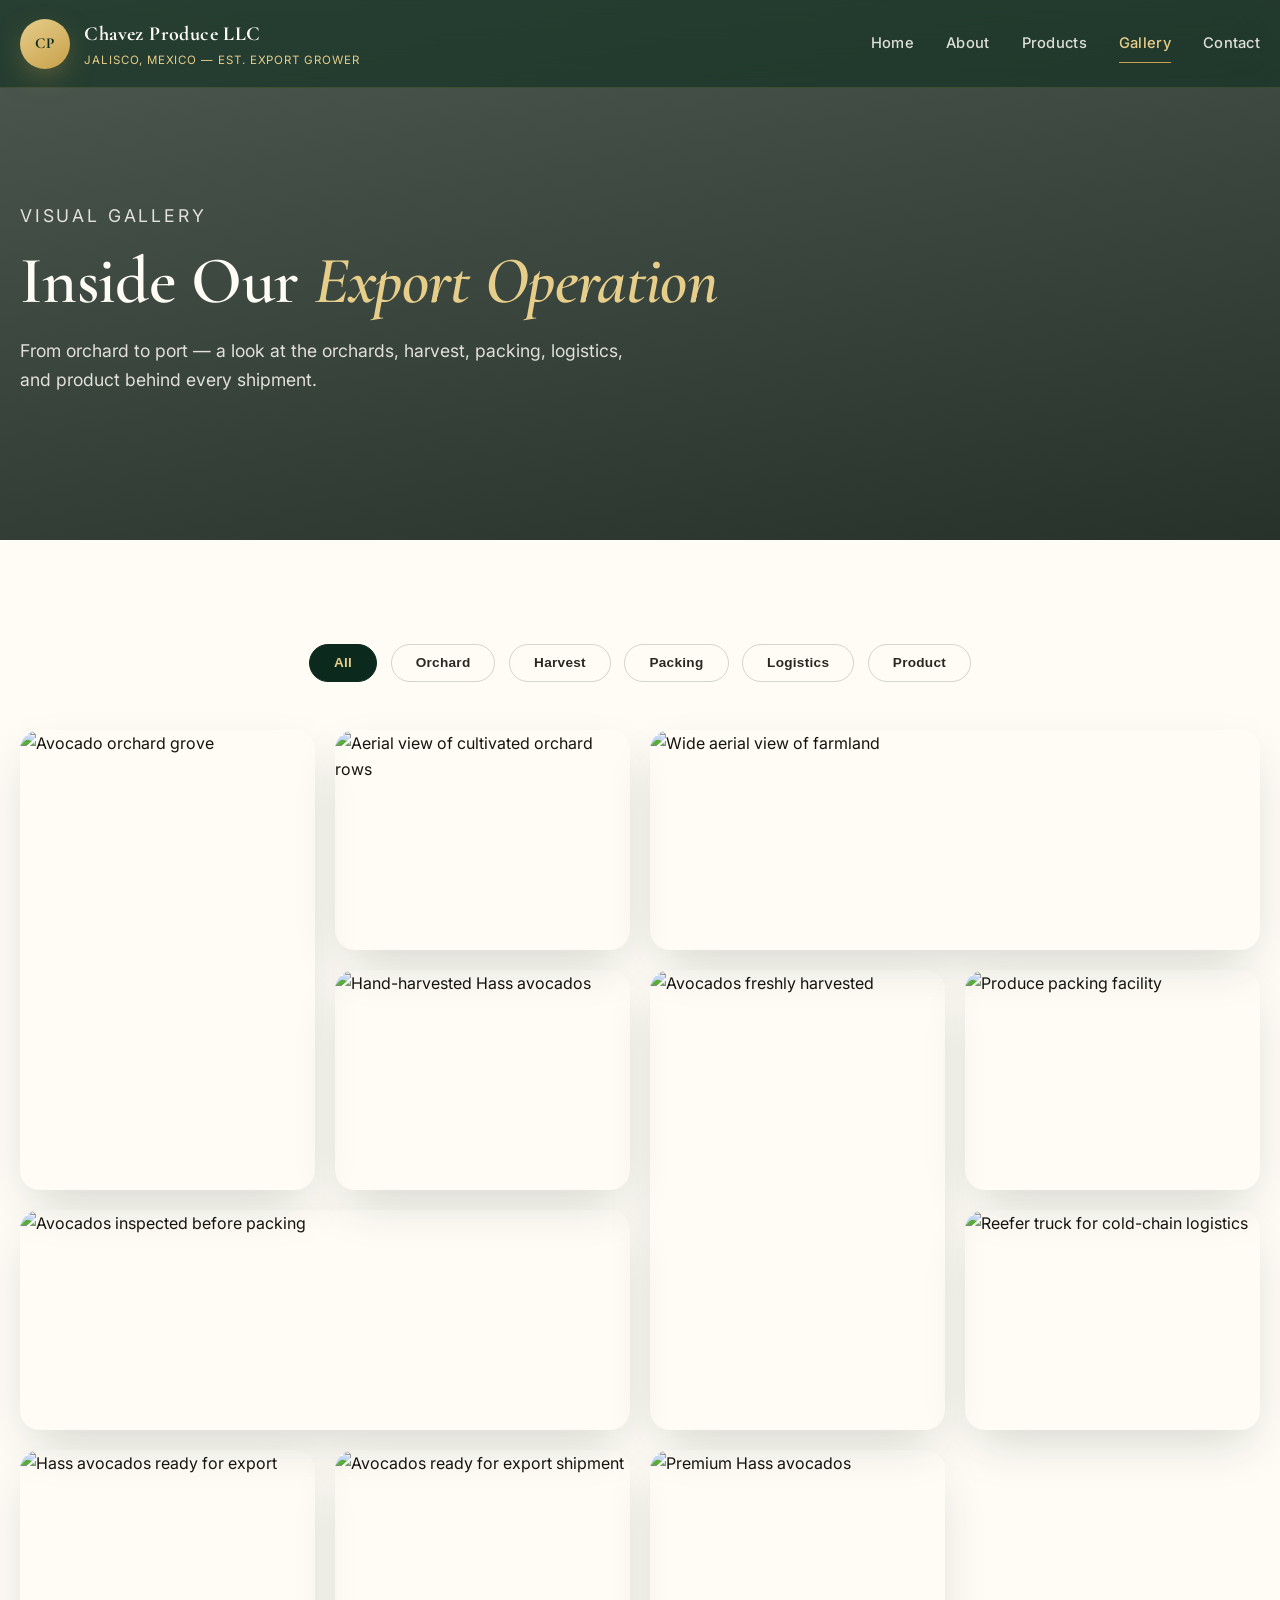
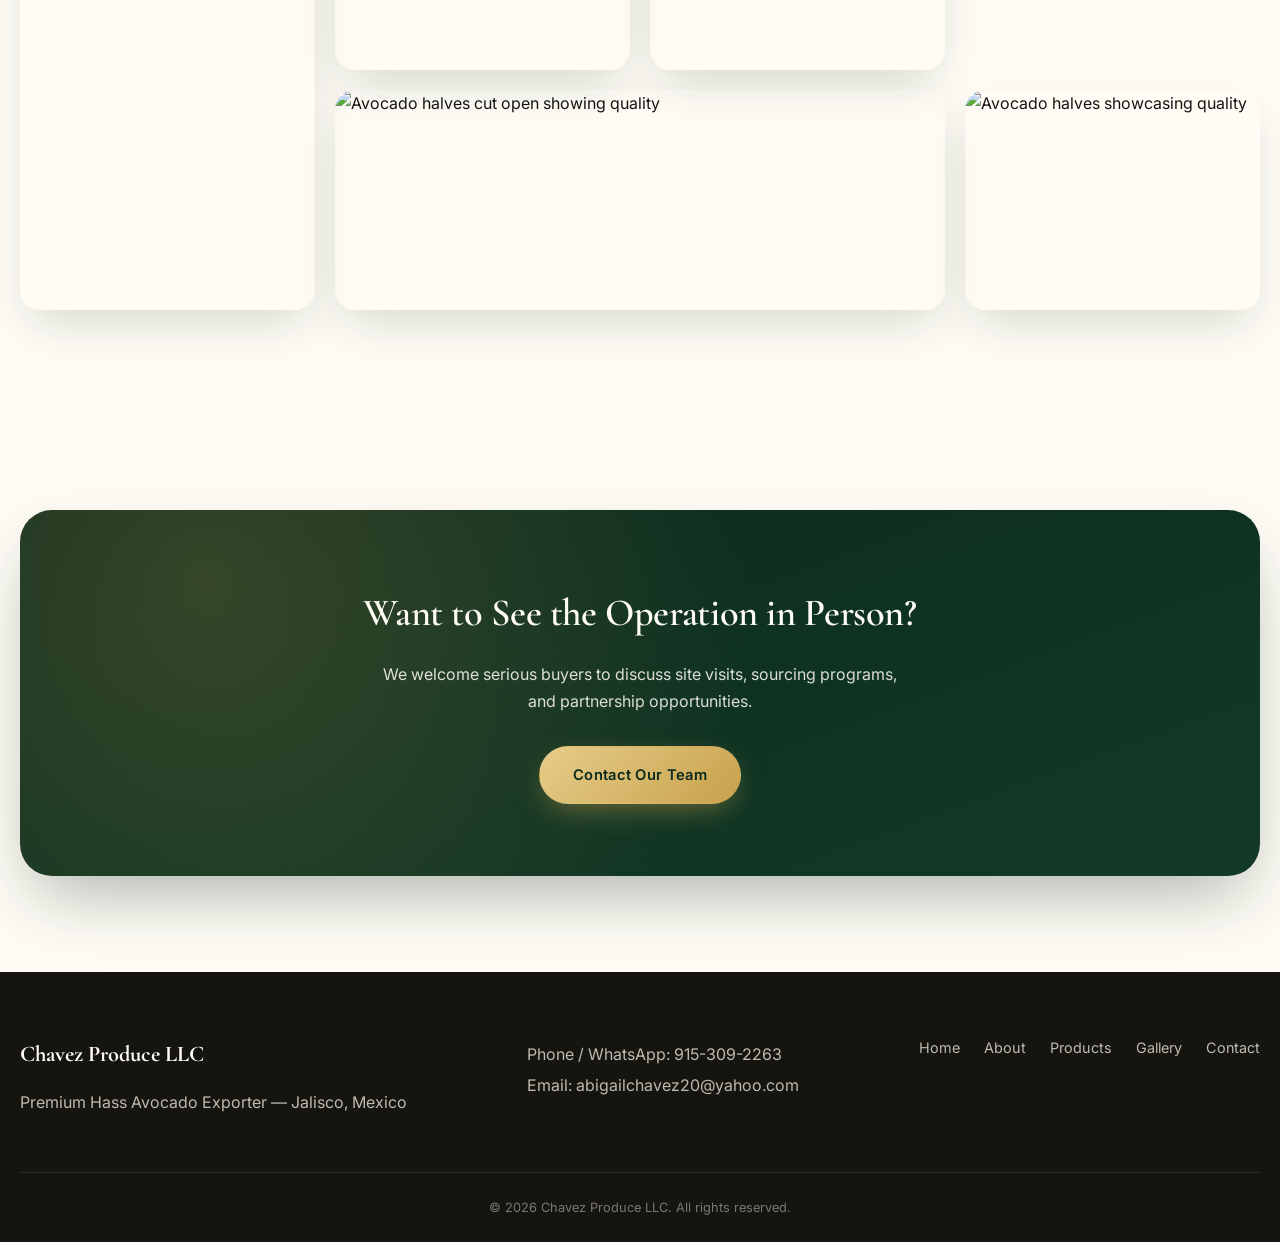
==== gallery.html @ cbba181f "Add files via upload" ====
<!DOCTYPE html>
<html lang="en">
<head>
  <meta charset="UTF-8">
  <meta name="viewport" content="width=device-width, initial-scale=1.0">
  <title>Gallery | Chavez Produce LLC</title>
  <meta name="description" content="A visual look inside Chavez Produce LLC's orchards, harvest, packing facility, and export logistics in Jalisco, Mexico.">
  <link rel="preconnect" href="https://fonts.googleapis.com">
  <link href="https://fonts.googleapis.com/css2?family=Cormorant+Garamond:wght@500;600;700&family=Inter:wght@400;500;600;700&display=swap" rel="stylesheet">
  <link rel="stylesheet" href="styles.css">
</head>
<body>
  <header class="site-header">
    <div class="container header-inner">
      <div class="brand">
        <div class="logo-mark">CP</div>
        <div>
          <p class="brand-name">Chavez Produce LLC</p>
          <p class="brand-tag">Jalisco, Mexico — Est. Export Grower</p>
        </div>
      </div>
      <nav class="site-nav">
        <a href="index.html" class="nav-link">Home</a>
        <a href="about.html" class="nav-link">About</a>
        <a href="products.html" class="nav-link">Products</a>
        <a href="gallery.html" class="nav-link active">Gallery</a>
        <a href="contact.html" class="nav-link">Contact</a>
      </nav>
      <button class="nav-toggle" aria-label="Toggle navigation">
        <span></span><span></span><span></span>
      </button>
    </div>
  </header>

  <main>
    <section class="page-hero gallery-hero">
      <div class="container">
        <p class="breadcrumb">Visual Gallery</p>
        <h1>Inside Our <span class="accent">Export Operation</span></h1>
        <p>From orchard to port — a look at the orchards, harvest, packing, logistics, and product behind every shipment.</p>
      </div>
    </section>

    <section class="section-pad bg-ivory">
      <div class="container">
        <div class="gallery-filters reveal">
          <button class="filter-btn active" data-filter="all">All</button>
          <button class="filter-btn" data-filter="orchard">Orchard</button>
          <button class="filter-btn" data-filter="harvest">Harvest</button>
          <button class="filter-btn" data-filter="packing">Packing</button>
          <button class="filter-btn" data-filter="logistics">Logistics</button>
          <button class="filter-btn" data-filter="product">Product</button>
        </div>

        <div class="masonry-grid reveal">
          <div class="masonry-item tall" data-category="orchard">
            <img src="images/avocados-tree-canopy.jpg" alt="Avocado orchard grove">
            <div class="overlay"><span class="cat">Orchard</span><span class="title">Highland Groves of Jalisco</span></div>
          </div>
          <div class="masonry-item" data-category="orchard">
            <img src="images/orchard-with-banana-trees.jpg" alt="Aerial view of cultivated orchard rows">
            <div class="overlay"><span class="cat">Orchard</span><span class="title">Cultivated Hillsides</span></div>
          </div>
          <div class="masonry-item wide" data-category="orchard">
            <img src="https://images.unsplash.com/photo-1592982537447-7440770cbfc9?auto=format&fit=crop&w=1400&q=80" alt="Wide aerial view of farmland">
            <div class="overlay"><span class="cat">Orchard</span><span class="title">Acres of Export-Ready Supply</span></div>
          </div>
          <div class="masonry-item" data-category="harvest">
            <img src="images/avocado-hand-multiple.jpg" alt="Hand-harvested Hass avocados">
            <div class="overlay"><span class="cat">Harvest</span><span class="title">Hand-Harvested Fruit</span></div>
          </div>
          <div class="masonry-item tall" data-category="harvest">
            <img src="images/avocados-on-tree-three.jpg" alt="Avocados freshly harvested">
            <div class="overlay"><span class="cat">Harvest</span><span class="title">Fresh Off the Tree</span></div>
          </div>
          <div class="masonry-item" data-category="packing">
            <img src="images/avocados-boxes-packing.jpg" alt="Produce packing facility">
            <div class="overlay"><span class="cat">Packing</span><span class="title">Export Packing Facility</span></div>
          </div>
          <div class="masonry-item wide" data-category="packing">
            <img src="images/avocados-basket-retail.jpg" alt="Avocados inspected before packing">
            <div class="overlay"><span class="cat">Packing</span><span class="title">Hand-Inspected Before Packing</span></div>
          </div>
          <div class="masonry-item" data-category="logistics">
            <img src="https://images.unsplash.com/photo-1601584115197-04ecc0da31d7?auto=format&fit=crop&w=900&q=80" alt="Reefer truck for cold-chain logistics">
            <div class="overlay"><span class="cat">Logistics</span><span class="title">Cold-Chain Reefer Trucks</span></div>
          </div>
          <div class="masonry-item tall" data-category="logistics">
            <img src="images/avocado-hand-single.jpg" alt="Hass avocados ready for export">
            <div class="overlay"><span class="cat">Logistics</span><span class="title">Port-Ready Containers</span></div>
          </div>
          <div class="masonry-item" data-category="logistics">
            <img src="images/avocado-new-growth.jpg" alt="Avocados ready for export shipment">
            <div class="overlay"><span class="cat">Logistics</span><span class="title">Export Shipment Coordination</span></div>
          </div>
          <div class="masonry-item" data-category="product">
            <img src="images/avocado-half-premium.jpg" alt="Premium Hass avocados">
            <div class="overlay"><span class="cat">Product</span><span class="title">Premium Hass Selection</span></div>
          </div>
          <div class="masonry-item wide" data-category="product">
            <img src="images/avocado-halves-kitchen.jpg" alt="Avocado halves cut open showing quality">
            <div class="overlay"><span class="cat">Product</span><span class="title">Graded for Export</span></div>
          </div>
          <div class="masonry-item" data-category="product">
            <img src="images/avocado-half-premium.jpg" alt="Avocado halves showcasing quality">
            <div class="overlay"><span class="cat">Product</span><span class="title">Rich Texture, Consistent Quality</span></div>
          </div>
        </div>
      </div>
    </section>

    <section class="contact-cta container">
      <div class="cta-panel reveal">
        <h2>Want to See the Operation in Person?</h2>
        <p>We welcome serious buyers to discuss site visits, sourcing programs, and partnership opportunities.</p>
        <a href="contact.html" class="button button-primary">Contact Our Team</a>
      </div>
    </section>
  </main>

  <footer class="site-footer">
    <div class="container">
      <div class="footer-inner">
        <div>
          <p class="footer-brand">Chavez Produce LLC</p>
          <p>Premium Hass Avocado Exporter — Jalisco, Mexico</p>
        </div>
        <div class="footer-contact">
          <p>Phone / WhatsApp: 915-309-2263</p>
          <p>Email: abigailchavez20@yahoo.com</p>
        </div>
        <nav class="footer-nav">
          <a href="index.html">Home</a>
          <a href="about.html">About</a>
          <a href="products.html">Products</a>
          <a href="gallery.html">Gallery</a>
          <a href="contact.html">Contact</a>
        </nav>
      </div>
      <p class="copyright">&copy; <span id="currentYear"></span> Chavez Produce LLC. All rights reserved.</p>
    </div>
  </footer>
  <script src="script.js"></script>
</body>
</html>
---- styles.css ----
/* ==========================================================================
   Chavez Produce LLC — Premium Export Brand Stylesheet
   Palette: deep green / gold / cream / charcoal
   ========================================================================== */

:root {
  --deep-green: #0b2a1d;
  --deep-green-2: #123a27;
  --deep-green-light: #1c5538;
  --gold: #c8a14b;
  --gold-light: #e6cd8a;
  --cream: #f6f1e4;
  --ivory: #fffcf6;
  --charcoal: #15140f;
  --charcoal-soft: #2a2823;
  --muted: #6c6a60;

  --shadow-soft: 0 20px 50px -10px rgba(11, 42, 29, 0.18);
  --shadow-lift: 0 30px 70px -15px rgba(11, 42, 29, 0.35);
  --shadow-gold: 0 10px 30px -8px rgba(200, 161, 75, 0.55);

  --ease: cubic-bezier(0.16, 1, 0.3, 1);
}

* {
  box-sizing: border-box;
}

html {
  scroll-behavior: smooth;
}

body {
  margin: 0;
  font-family: "Inter", system-ui, -apple-system, BlinkMacSystemFont, "Segoe UI", sans-serif;
  color: var(--charcoal);
  background: var(--ivory);
  line-height: 1.65;
  overflow-x: hidden;
}

h1, h2, h3, h4 {
  font-family: "Cormorant Garamond", "Playfair Display", Georgia, serif;
  font-weight: 600;
  letter-spacing: -0.01em;
  color: var(--deep-green);
}

img {
  max-width: 100%;
  display: block;
}

a {
  color: inherit;
  text-decoration: none;
}

.container {
  width: min(1240px, calc(100% - 2.5rem));
  margin: 0 auto;
}

/* ----------------------------- Reveal animation -------------------------- */
.reveal {
  opacity: 0;
  transform: translateY(36px);
  transition: opacity 0.9s var(--ease), transform 0.9s var(--ease);
}

.reveal.is-visible {
  opacity: 1;
  transform: translateY(0);
}

.reveal-stagger > * {
  opacity: 0;
  transform: translateY(28px);
  transition: opacity 0.7s var(--ease), transform 0.7s var(--ease);
}

.reveal-stagger.is-visible > * {
  opacity: 1;
  transform: translateY(0);
}

.reveal-stagger.is-visible > *:nth-child(1) { transition-delay: 0.05s; }
.reveal-stagger.is-visible > *:nth-child(2) { transition-delay: 0.15s; }
.reveal-stagger.is-visible > *:nth-child(3) { transition-delay: 0.25s; }
.reveal-stagger.is-visible > *:nth-child(4) { transition-delay: 0.35s; }
.reveal-stagger.is-visible > *:nth-child(5) { transition-delay: 0.45s; }
.reveal-stagger.is-visible > *:nth-child(6) { transition-delay: 0.55s; }

/* --------------------------------- Header -------------------------------- */
.site-header {
  position: fixed;
  top: 0;
  left: 0;
  right: 0;
  z-index: 100;
  background: rgba(11, 42, 29, 0.55);
  backdrop-filter: blur(18px) saturate(140%);
  -webkit-backdrop-filter: blur(18px) saturate(140%);
  border-bottom: 1px solid rgba(200, 161, 75, 0.18);
  transition: background 0.4s var(--ease), padding 0.4s var(--ease), box-shadow 0.4s var(--ease);
}

.site-header.scrolled {
  background: rgba(8, 28, 19, 0.88);
  box-shadow: 0 10px 40px rgba(0, 0, 0, 0.25);
}

.header-inner {
  display: flex;
  align-items: center;
  justify-content: space-between;
  gap: 1rem;
  padding: 1.1rem 0;
  transition: padding 0.4s var(--ease);
}

.brand {
  display: flex;
  align-items: center;
  gap: 0.9rem;
}

.logo-mark {
  width: 50px;
  height: 50px;
  display: grid;
  place-items: center;
  border-radius: 50%;
  background: linear-gradient(145deg, var(--gold-light), var(--gold));
  color: var(--deep-green);
  font-weight: 700;
  font-size: 0.95rem;
  letter-spacing: 0.05em;
  font-family: "Cormorant Garamond", serif;
  box-shadow: var(--shadow-gold);
}

.brand-name,
.brand-tag {
  margin: 0;
  color: var(--ivory);
}

.brand-name {
  font-family: "Cormorant Garamond", serif;
  font-size: 1.25rem;
  font-weight: 700;
  letter-spacing: 0.02em;
}

.brand-tag {
  color: var(--gold-light);
  font-size: 0.72rem;
  letter-spacing: 0.08em;
  text-transform: uppercase;
}

.site-nav {
  display: flex;
  flex-wrap: wrap;
  align-items: center;
  gap: 2rem;
}

.nav-link {
  position: relative;
  color: rgba(255, 252, 246, 0.85);
  font-weight: 500;
  font-size: 0.92rem;
  letter-spacing: 0.02em;
  padding: 0.35rem 0;
  transition: color 0.25s ease;
}

.nav-link::after {
  content: "";
  position: absolute;
  left: 0;
  bottom: -2px;
  width: 0;
  height: 1px;
  background: var(--gold);
  transition: width 0.3s var(--ease);
}

.nav-link:hover,
.nav-link.active {
  color: var(--gold-light);
}

.nav-link:hover::after,
.nav-link.active::after {
  width: 100%;
}

.nav-toggle {
  display: none;
  flex-direction: column;
  gap: 5px;
  background: none;
  border: none;
  cursor: pointer;
  padding: 0.5rem;
}

.nav-toggle span {
  width: 26px;
  height: 2px;
  background: var(--ivory);
  transition: transform 0.3s var(--ease), opacity 0.3s var(--ease);
}

/* ----------------------------------- Hero -------------------------------- */
.hero {
  position: relative;
  min-height: 100vh;
  display: flex;
  align-items: center;
  color: var(--ivory);
  background: linear-gradient(180deg, rgba(8, 26, 17, 0.55), rgba(8, 22, 14, 0.78)),
    url("https://upload.wikimedia.org/wikipedia/commons/thumb/1/1e/Avocado_Grove.jpg/1920px-Avocado_Grove.jpg")
    center / cover no-repeat fixed;
  overflow: hidden;
}

.hero::before {
  content: "";
  position: absolute;
  inset: 0;
  background: radial-gradient(ellipse at 30% 20%, rgba(200, 161, 75, 0.18), transparent 60%);
  pointer-events: none;
}

.hero-copy {
  position: relative;
  z-index: 2;
  padding: 8rem 0 6rem;
  max-width: 760px;
}

.eyebrow {
  display: inline-flex;
  align-items: center;
  gap: 0.6rem;
  margin: 0 0 1.5rem;
  padding: 0.5rem 1.1rem;
  border-radius: 999px;
  background: rgba(246, 241, 228, 0.1);
  border: 1px solid rgba(200, 161, 75, 0.45);
  color: var(--gold-light);
  font-weight: 600;
  font-size: 0.78rem;
  letter-spacing: 0.14em;
  text-transform: uppercase;
  backdrop-filter: blur(6px);
}

.hero h1,
.page-hero h1 {
  margin: 0 0 1.25rem;
  font-size: clamp(2.6rem, 5.2vw, 4.6rem);
  line-height: 1.05;
  color: var(--ivory);
}

.hero h1 .accent,
.page-hero h1 .accent {
  color: var(--gold-light);
  font-style: italic;
}

.hero-text,
.page-hero p {
  max-width: 620px;
  font-size: 1.1rem;
  color: rgba(255, 252, 246, 0.85);
}

.hero-actions {
  display: flex;
  flex-wrap: wrap;
  gap: 1rem;
  margin-top: 2.25rem;
}

.scroll-cue {
  position: absolute;
  bottom: 2.5rem;
  left: 50%;
  transform: translateX(-50%);
  z-index: 2;
  display: flex;
  flex-direction: column;
  align-items: center;
  gap: 0.6rem;
  color: rgba(255, 252, 246, 0.7);
  font-size: 0.75rem;
  letter-spacing: 0.18em;
  text-transform: uppercase;
}

.scroll-cue .line {
  width: 1px;
  height: 38px;
  background: linear-gradient(180deg, var(--gold-light), transparent);
  animation: scrollPulse 1.8s ease-in-out infinite;
}

@keyframes scrollPulse {
  0%, 100% { opacity: 0.3; }
  50% { opacity: 1; }
}

/* ------------------------------- Page heroes ----------------------------- */
.page-hero {
  position: relative;
  min-height: 60vh;
  display: flex;
  align-items: center;
  color: var(--ivory);
  background-size: cover;
  background-position: center;
  background-attachment: fixed;
  overflow: hidden;
}

.page-hero::before {
  content: "";
  position: absolute;
  inset: 0;
  background: linear-gradient(170deg, rgba(8, 26, 17, 0.72), rgba(8, 22, 14, 0.88));
}

.page-hero .container {
  position: relative;
  z-index: 2;
  padding: 9rem 0 4.5rem;
}

.about-hero { background-image: url("https://upload.wikimedia.org/wikipedia/commons/thumb/6/64/Avocado_and_lemon_orchards%2C_California_%289323%29.jpg/1280px-Avocado_and_lemon_orchards%2C_California_%289323%29.jpg"); }
.products-hero { background-image: url("images/avocados-boxes-packing.jpg"); }
.gallery-hero { background-image: url("images/avocados-tree-canopy.jpg"); }
.contact-hero { background-image: url("images/orchard-with-banana-trees.jpg"); }

.breadcrumb {
  color: var(--gold-light);
  font-size: 0.78rem;
  letter-spacing: 0.16em;
  text-transform: uppercase;
  margin: 0 0 1rem;
}

/* --------------------------------- Buttons ------------------------------- */
.button {
  position: relative;
  display: inline-flex;
  align-items: center;
  justify-content: center;
  gap: 0.5rem;
  padding: 1rem 2.1rem;
  border-radius: 999px;
  font-weight: 600;
  font-size: 0.92rem;
  letter-spacing: 0.02em;
  border: 1px solid transparent;
  cursor: pointer;
  transition: transform 0.35s var(--ease), box-shadow 0.35s var(--ease), background 0.35s var(--ease), color 0.35s var(--ease);
}

.button:hover {
  transform: translateY(-3px);
}

.button-primary {
  background: linear-gradient(135deg, var(--gold-light), var(--gold));
  color: var(--deep-green);
  box-shadow: var(--shadow-gold);
}

.button-primary:hover {
  box-shadow: 0 18px 40px -8px rgba(200, 161, 75, 0.7);
}

.button-secondary {
  background: transparent;
  color: var(--ivory);
  border-color: rgba(246, 241, 228, 0.4);
}

.button-secondary:hover {
  background: rgba(246, 241, 228, 0.12);
  border-color: var(--gold-light);
}

.button-dark {
  background: var(--deep-green);
  color: var(--ivory);
  box-shadow: var(--shadow-soft);
}

.button-dark:hover {
  background: var(--deep-green-2);
  box-shadow: var(--shadow-lift);
}

.button-block {
  width: 100%;
}

/* ------------------------------ Section basics --------------------------- */
section {
  position: relative;
}

.section-pad {
  padding: 6.5rem 0;
}

.section-label {
  display: inline-block;
  color: var(--gold);
  font-weight: 700;
  font-size: 0.78rem;
  letter-spacing: 0.18em;
  text-transform: uppercase;
  margin: 0 0 1rem;
}

.section-intro {
  max-width: 760px;
  margin: 0 auto 3.5rem;
  text-align: center;
}

.section-intro.left {
  margin: 0 0 3.5rem;
  text-align: left;
}

.section-intro h2 {
  margin: 0 0 1.1rem;
  font-size: clamp(2rem, 3.2vw, 2.9rem);
}

.section-intro p {
  color: var(--muted);
  font-size: 1.08rem;
  margin: 0 auto;
}

.section-intro.left p {
  margin: 0;
}

/* --------------------------------- Dividers ------------------------------- */
.luxury-divider {
  display: flex;
  align-items: center;
  justify-content: center;
  gap: 1rem;
  margin: 0 auto 2.5rem;
  width: fit-content;
}

.luxury-divider span {
  width: 60px;
  height: 1px;
  background: linear-gradient(90deg, transparent, var(--gold));
}

.luxury-divider span:last-child {
  background: linear-gradient(90deg, var(--gold), transparent);
}

.luxury-divider .dot {
  width: 6px;
  height: 6px;
  border-radius: 50%;
  background: var(--gold);
}

.section-divider-wave {
  height: 90px;
  background: var(--ivory);
}

/* --------------------------------- Cards --------------------------------- */
.card-grid {
  display: grid;
  gap: 1.75rem;
  grid-template-columns: repeat(auto-fit, minmax(250px, 1fr));
}

.feature-card {
  position: relative;
  background: linear-gradient(160deg, #ffffff, var(--cream));
  border: 1px solid rgba(11, 42, 29, 0.06);
  border-radius: 22px;
  padding: 2.4rem 2rem;
  box-shadow: var(--shadow-soft);
  transition: transform 0.45s var(--ease), box-shadow 0.45s var(--ease);
}

.feature-card:hover {
  transform: translateY(-10px);
  box-shadow: var(--shadow-lift);
}

.feature-icon {
  width: 54px;
  height: 54px;
  border-radius: 16px;
  display: grid;
  place-items: center;
  background: linear-gradient(135deg, var(--deep-green), var(--deep-green-light));
  color: var(--gold-light);
  font-size: 1.4rem;
  margin-bottom: 1.4rem;
  box-shadow: var(--shadow-soft);
}

.feature-card h3 {
  margin: 0 0 0.7rem;
  font-size: 1.3rem;
}

.feature-card p {
  margin: 0;
  color: var(--muted);
}

/* ------------------------------- Stats counters --------------------------- */
.stats-section {
  background: linear-gradient(155deg, var(--deep-green) 0%, var(--deep-green-2) 55%, #0a2117 100%);
  color: var(--ivory);
  position: relative;
  overflow: hidden;
}

.stats-section::before {
  content: "";
  position: absolute;
  inset: 0;
  background: radial-gradient(circle at 80% 0%, rgba(200, 161, 75, 0.16), transparent 55%);
}

.stats-grid {
  position: relative;
  z-index: 1;
  display: grid;
  gap: 2rem;
  grid-template-columns: repeat(auto-fit, minmax(200px, 1fr));
  text-align: center;
}

.stat-card {
  padding: 1.5rem;
  border-right: 1px solid rgba(246, 241, 228, 0.12);
}

.stat-card:last-child {
  border-right: none;
}

.stat-number {
  font-family: "Cormorant Garamond", serif;
  font-size: clamp(2.4rem, 4vw, 3.4rem);
  font-weight: 700;
  color: var(--gold-light);
  line-height: 1;
}

.stat-number::after {
  content: attr(data-suffix);
}

.stat-label {
  margin-top: 0.6rem;
  font-size: 0.85rem;
  letter-spacing: 0.08em;
  text-transform: uppercase;
  color: rgba(246, 241, 228, 0.78);
}

/* --------------------------------- Banners -------------------------------- */
.banner {
  position: relative;
  min-height: 60vh;
  display: flex;
  align-items: center;
  color: var(--ivory);
  background: linear-gradient(180deg, rgba(8, 26, 17, 0.55), rgba(8, 22, 14, 0.82)),
    url("images/avocado-hand-multiple.jpg")
    center / cover no-repeat fixed;
}

.banner-inner {
  padding: 5rem 0;
  max-width: 720px;
}

.banner h2 {
  color: var(--ivory);
  font-size: clamp(2rem, 3.6vw, 3rem);
  margin: 0 0 1.25rem;
}

.banner p {
  margin: 0;
  max-width: 620px;
  color: rgba(255, 252, 246, 0.88);
  font-size: 1.08rem;
}

/* -------------------------------- Gallery preview -------------------------- */
.gallery-grid {
  display: grid;
  gap: 1.5rem;
  grid-template-columns: repeat(auto-fit, minmax(260px, 1fr));
}

.gallery-item {
  position: relative;
  overflow: hidden;
  border-radius: 20px;
  box-shadow: var(--shadow-soft);
  cursor: pointer;
}

.gallery-item img {
  width: 100%;
  height: 320px;
  object-fit: cover;
  transition: transform 0.7s var(--ease);
}

.gallery-item .overlay {
  position: absolute;
  inset: 0;
  background: linear-gradient(180deg, rgba(11, 42, 29, 0) 40%, rgba(8, 22, 14, 0.92) 100%);
  display: flex;
  align-items: flex-end;
  padding: 1.5rem;
  opacity: 0.85;
  transition: opacity 0.4s var(--ease);
}

.gallery-item .overlay span {
  color: var(--ivory);
  font-weight: 600;
  letter-spacing: 0.04em;
  transform: translateY(6px);
  transition: transform 0.4s var(--ease);
}

.gallery-item:hover img {
  transform: scale(1.08);
}

.gallery-item:hover .overlay {
  opacity: 1;
}

.gallery-item:hover .overlay span {
  transform: translateY(0);
}

/* -------------------------------- CTA panel -------------------------------- */
.contact-cta {
  padding: 6rem 0;
}

.cta-panel {
  position: relative;
  text-align: center;
  padding: 4.5rem 3rem;
  border-radius: 32px;
  background: linear-gradient(160deg, var(--deep-green), var(--deep-green-2));
  color: var(--ivory);
  box-shadow: var(--shadow-lift);
  overflow: hidden;
}

.cta-panel::before {
  content: "";
  position: absolute;
  inset: 0;
  background: radial-gradient(circle at 15% 20%, rgba(200, 161, 75, 0.22), transparent 50%);
}

.cta-panel h2 {
  position: relative;
  color: var(--ivory);
  margin: 0 0 1rem;
  font-size: clamp(1.8rem, 3vw, 2.5rem);
}

.cta-panel p {
  position: relative;
  max-width: 520px;
  margin: 0 auto 2rem;
  color: rgba(255, 252, 246, 0.85);
}

/* --------------------------------- Footer --------------------------------- */
.site-footer {
  background: var(--charcoal);
  color: rgba(246, 241, 228, 0.75);
  padding: 4rem 0 1.5rem;
}

.footer-inner {
  display: flex;
  align-items: flex-start;
  justify-content: space-between;
  gap: 2rem;
  flex-wrap: wrap;
  padding-bottom: 2.5rem;
  border-bottom: 1px solid rgba(246, 241, 228, 0.1);
}

.footer-brand {
  margin: 0 0 0.5rem;
  font-family: "Cormorant Garamond", serif;
  font-size: 1.4rem;
  font-weight: 700;
  color: var(--ivory);
}

.footer-contact p {
  margin: 0.3rem 0;
}

.footer-nav {
  display: flex;
  gap: 1.5rem;
  flex-wrap: wrap;
}

.footer-nav a {
  color: rgba(246, 241, 228, 0.75);
  font-size: 0.9rem;
  transition: color 0.25s ease;
}

.footer-nav a:hover {
  color: var(--gold-light);
}

.copyright {
  margin: 1.5rem 0 0;
  font-size: 0.8rem;
  color: rgba(246, 241, 228, 0.45);
  text-align: center;
}

/* ===========================================================================
   HOME PAGE SPECIFIC
   =========================================================================== */
.intro-split {
  display: grid;
  grid-template-columns: 1fr 1fr;
  gap: 4rem;
  align-items: center;
}

.intro-media {
  position: relative;
  border-radius: 28px;
  overflow: hidden;
  box-shadow: var(--shadow-lift);
}

.intro-media img {
  width: 100%;
  height: 480px;
  object-fit: cover;
  transition: transform 1.2s var(--ease);
}

.intro-media:hover img {
  transform: scale(1.06);
}

.intro-media-badge {
  position: absolute;
  bottom: -1px;
  right: -1px;
  background: linear-gradient(135deg, var(--gold-light), var(--gold));
  color: var(--deep-green);
  padding: 1.4rem 1.8rem;
  border-radius: 20px 0 0 0;
  font-family: "Cormorant Garamond", serif;
  font-weight: 700;
  text-align: center;
  box-shadow: -10px -10px 30px rgba(0,0,0,0.12);
}

.intro-media-badge strong {
  display: block;
  font-size: 1.8rem;
  line-height: 1;
}

.intro-media-badge span {
  font-size: 0.7rem;
  letter-spacing: 0.08em;
  text-transform: uppercase;
}

.intro-copy h2 {
  font-size: clamp(2rem, 3.2vw, 2.8rem);
  margin: 0 0 1.25rem;
}

.intro-copy p {
  color: var(--muted);
  font-size: 1.05rem;
}

.intro-list {
  list-style: none;
  margin: 1.75rem 0 0;
  padding: 0;
  display: grid;
  gap: 0.9rem;
}

.intro-list li {
  display: flex;
  align-items: flex-start;
  gap: 0.75rem;
  font-weight: 500;
  color: var(--charcoal-soft);
}

.intro-list li::before {
  content: "";
  flex-shrink: 0;
  width: 9px;
  height: 9px;
  margin-top: 0.4rem;
  border-radius: 50%;
  background: var(--gold);
}

.bg-cream {
  background: var(--cream);
}

.bg-ivory {
  background: var(--ivory);
}

.bg-charcoal {
  background: var(--charcoal);
  color: var(--ivory);
}

/* Export readiness split */
.readiness-split {
  display: grid;
  grid-template-columns: 1fr 1fr;
  gap: 4rem;
  align-items: center;
}

.readiness-split.reverse {
  direction: rtl;
}

.readiness-split.reverse > * {
  direction: ltr;
}

.glass-card {
  background: rgba(255, 255, 255, 0.6);
  border: 1px solid rgba(255, 255, 255, 0.5);
  backdrop-filter: blur(14px);
  -webkit-backdrop-filter: blur(14px);
  border-radius: 24px;
  padding: 2rem;
  box-shadow: var(--shadow-soft);
}

.process-grid {
  display: grid;
  gap: 1.5rem;
}

.process-step {
  display: flex;
  gap: 1.25rem;
  align-items: flex-start;
}

.process-step .step-number {
  flex-shrink: 0;
  width: 46px;
  height: 46px;
  border-radius: 50%;
  display: grid;
  place-items: center;
  background: var(--deep-green);
  color: var(--gold-light);
  font-family: "Cormorant Garamond", serif;
  font-weight: 700;
}

.process-step h4 {
  margin: 0 0 0.3rem;
  font-size: 1.05rem;
}

.process-step p {
  margin: 0;
  color: var(--muted);
  font-size: 0.95rem;
}

/* Partner logos / distribution */
.partner-strip {
  display: flex;
  flex-wrap: wrap;
  justify-content: center;
  gap: 2.5rem;
  margin-top: 2.5rem;
  opacity: 0.75;
}

.partner-strip span {
  font-family: "Cormorant Garamond", serif;
  font-size: 1.25rem;
  font-weight: 600;
  color: var(--charcoal-soft);
  letter-spacing: 0.04em;
}

/* ===========================================================================
   ABOUT PAGE
   =========================================================================== */
.about-content {
  display: grid;
  gap: 3rem;
}

.mission-values {
  display: grid;
  gap: 2rem;
}

.mission-card {
  background: linear-gradient(155deg, var(--deep-green), var(--deep-green-2));
  color: var(--ivory);
  border-radius: 28px;
  padding: 3rem;
  box-shadow: var(--shadow-lift);
}

.mission-card h3 {
  color: var(--gold-light);
  margin-top: 0;
}

.mission-card p {
  color: rgba(255, 252, 246, 0.88);
  font-size: 1.05rem;
  max-width: 640px;
}

.values-grid {
  display: grid;
  gap: 1.5rem;
  grid-template-columns: repeat(auto-fit, minmax(220px, 1fr));
}

.value-card {
  background: #fff;
  border-radius: 22px;
  padding: 2rem;
  box-shadow: var(--shadow-soft);
  transition: transform 0.4s var(--ease), box-shadow 0.4s var(--ease);
}

.value-card:hover {
  transform: translateY(-8px);
  box-shadow: var(--shadow-lift);
}

.value-card h4 {
  margin: 0 0 0.6rem;
  color: var(--deep-green);
}

.value-card p {
  margin: 0;
  color: var(--muted);
}

/* Timeline */
.timeline {
  position: relative;
  margin: 0 auto;
  max-width: 880px;
  padding-left: 2.5rem;
  border-left: 2px solid rgba(200, 161, 75, 0.35);
}

.timeline-item {
  position: relative;
  padding-bottom: 3rem;
}

.timeline-item:last-child {
  padding-bottom: 0;
}

.timeline-item::before {
  content: "";
  position: absolute;
  left: -2.95rem;
  top: 0.3rem;
  width: 16px;
  height: 16px;
  border-radius: 50%;
  background: var(--gold);
  box-shadow: 0 0 0 5px var(--ivory), 0 0 0 6px rgba(200, 161, 75, 0.4);
}

.timeline-year {
  display: inline-block;
  color: var(--gold);
  font-weight: 700;
  font-size: 0.85rem;
  letter-spacing: 0.1em;
  text-transform: uppercase;
  margin-bottom: 0.4rem;
}

.timeline-item h3 {
  margin: 0 0 0.5rem;
  font-size: 1.4rem;
}

.timeline-item p {
  margin: 0;
  color: var(--muted);
  max-width: 600px;
}

.about-gallery-strip {
  display: grid;
  grid-template-columns: repeat(3, 1fr);
  gap: 1.25rem;
}

.about-gallery-strip img {
  width: 100%;
  height: 280px;
  object-fit: cover;
  border-radius: 20px;
  box-shadow: var(--shadow-soft);
  transition: transform 0.6s var(--ease);
}

.about-gallery-strip img:hover {
  transform: translateY(-8px) scale(1.02);
}

/* ===========================================================================
   PRODUCTS PAGE
   =========================================================================== */
.product-cards {
  display: grid;
  gap: 1.75rem;
  grid-template-columns: repeat(auto-fit, minmax(280px, 1fr));
}

.product-card {
  background: #fff;
  border-radius: 24px;
  overflow: hidden;
  box-shadow: var(--shadow-soft);
  transition: transform 0.45s var(--ease), box-shadow 0.45s var(--ease);
}

.product-card:hover {
  transform: translateY(-10px);
  box-shadow: var(--shadow-lift);
}

.product-card-media {
  position: relative;
  height: 230px;
  overflow: hidden;
}

.product-card-media img {
  width: 100%;
  height: 100%;
  object-fit: cover;
  transition: transform 0.7s var(--ease);
}

.product-card:hover .product-card-media img {
  transform: scale(1.1);
}

.product-card-tag {
  position: absolute;
  top: 1rem;
  left: 1rem;
  background: var(--gold);
  color: var(--deep-green);
  font-size: 0.7rem;
  font-weight: 700;
  letter-spacing: 0.06em;
  text-transform: uppercase;
  padding: 0.35rem 0.8rem;
  border-radius: 999px;
}

.product-card-body {
  padding: 1.75rem;
}

.product-card-body h3 {
  margin: 0 0 0.5rem;
}

.product-card-body p {
  margin: 0;
  color: var(--muted);
  font-size: 0.95rem;
}

.spec-table-wrap {
  overflow-x: auto;
  border-radius: 22px;
  box-shadow: var(--shadow-soft);
}

table.spec-table {
  width: 100%;
  border-collapse: collapse;
  background: #fff;
}

.spec-table th,
.spec-table td {
  padding: 1.1rem 1.5rem;
  border-bottom: 1px solid rgba(11, 42, 29, 0.08);
  text-align: left;
}

.spec-table thead th {
  background: var(--deep-green);
  color: var(--gold-light);
  font-weight: 700;
  letter-spacing: 0.04em;
  text-transform: uppercase;
  font-size: 0.78rem;
}

.spec-table tbody tr:hover {
  background: var(--cream);
}

.spec-table tbody tr:last-child td {
  border-bottom: none;
}

.packaging-grid {
  display: grid;
  gap: 1.5rem;
  grid-template-columns: repeat(auto-fit, minmax(230px, 1fr));
}

.packaging-card {
  text-align: center;
  background: linear-gradient(160deg, #fff, var(--cream));
  border-radius: 20px;
  padding: 2.25rem 1.5rem;
  box-shadow: var(--shadow-soft);
  transition: transform 0.4s var(--ease);
}

.packaging-card:hover {
  transform: translateY(-8px);
}

.packaging-card .feature-icon {
  margin: 0 auto 1.2rem;
}

.packaging-card h4 {
  margin: 0 0 0.5rem;
  color: var(--deep-green);
}

.packaging-card p {
  margin: 0;
  color: var(--muted);
  font-size: 0.9rem;
}

.availability-bar {
  display: grid;
  grid-template-columns: repeat(12, 1fr);
  gap: 6px;
  margin-top: 1.5rem;
}

.availability-bar .month {
  text-align: center;
  padding: 0.85rem 0.25rem;
  border-radius: 10px;
  font-size: 0.72rem;
  font-weight: 700;
  letter-spacing: 0.02em;
  background: rgba(11, 42, 29, 0.06);
  color: var(--muted);
}

.availability-bar .month.peak {
  background: var(--deep-green);
  color: var(--gold-light);
}

.qa-grid {
  display: grid;
  gap: 1.5rem;
  grid-template-columns: repeat(auto-fit, minmax(240px, 1fr));
}

.qa-card {
  display: flex;
  gap: 1rem;
  align-items: flex-start;
  background: #fff;
  border-radius: 18px;
  padding: 1.5rem;
  box-shadow: var(--shadow-soft);
}

.qa-card .feature-icon {
  width: 42px;
  height: 42px;
  margin: 0;
  font-size: 1.1rem;
}

.qa-card h4 {
  margin: 0 0 0.3rem;
  font-size: 1rem;
  color: var(--deep-green);
}

.qa-card p {
  margin: 0;
  color: var(--muted);
  font-size: 0.88rem;
}

/* ===========================================================================
   GALLERY PAGE
   =========================================================================== */
.gallery-filters {
  display: flex;
  flex-wrap: wrap;
  gap: 0.85rem;
  justify-content: center;
  margin-bottom: 3rem;
}

.filter-btn {
  padding: 0.65rem 1.5rem;
  border-radius: 999px;
  border: 1px solid rgba(11, 42, 29, 0.18);
  background: transparent;
  color: var(--charcoal-soft);
  font-weight: 600;
  font-size: 0.85rem;
  letter-spacing: 0.02em;
  cursor: pointer;
  transition: background 0.3s ease, color 0.3s ease, border-color 0.3s ease, transform 0.3s ease;
}

.filter-btn:hover {
  transform: translateY(-2px);
  border-color: var(--gold);
}

.filter-btn.active {
  background: var(--deep-green);
  color: var(--gold-light);
  border-color: var(--deep-green);
}

.masonry-grid {
  display: grid;
  grid-template-columns: repeat(4, 1fr);
  grid-auto-rows: 220px;
  gap: 1.25rem;
}

.masonry-item {
  position: relative;
  grid-row: span 1;
  border-radius: 20px;
  overflow: hidden;
  box-shadow: var(--shadow-soft);
  cursor: pointer;
  transition: opacity 0.4s ease, transform 0.4s ease;
}

.masonry-item.tall {
  grid-row: span 2;
}

.masonry-item.wide {
  grid-column: span 2;
}

.masonry-item.hidden {
  display: none;
}

.masonry-item img {
  width: 100%;
  height: 100%;
  object-fit: cover;
  transition: transform 0.7s var(--ease);
}

.masonry-item:hover img {
  transform: scale(1.1);
}

.masonry-item .overlay {
  position: absolute;
  inset: 0;
  background: linear-gradient(180deg, rgba(11, 42, 29, 0) 45%, rgba(8, 22, 14, 0.92) 100%);
  display: flex;
  flex-direction: column;
  justify-content: flex-end;
  padding: 1.25rem;
  opacity: 0;
  transition: opacity 0.4s ease;
}

.masonry-item:hover .overlay {
  opacity: 1;
}

.masonry-item .overlay .cat {
  color: var(--gold-light);
  font-size: 0.7rem;
  letter-spacing: 0.1em;
  text-transform: uppercase;
  margin-bottom: 0.2rem;
}

.masonry-item .overlay .title {
  color: var(--ivory);
  font-weight: 700;
}

/* ===========================================================================
   CONTACT PAGE
   =========================================================================== */
.contact-content {
  display: grid;
  gap: 3rem;
  grid-template-columns: minmax(300px, 380px) 1fr;
}

.contact-info-card {
  background: linear-gradient(165deg, var(--deep-green), var(--deep-green-2));
  color: var(--ivory);
  border-radius: 28px;
  padding: 2.5rem;
  box-shadow: var(--shadow-lift);
}

.contact-info-card h2 {
  color: var(--gold-light);
  margin-top: 0;
}

.contact-detail {
  display: flex;
  gap: 1rem;
  align-items: flex-start;
  margin-top: 1.5rem;
  padding-top: 1.5rem;
  border-top: 1px solid rgba(246, 241, 228, 0.14);
}

.contact-detail:first-of-type {
  border-top: none;
  margin-top: 1.75rem;
  padding-top: 0;
}

.contact-detail .feature-icon {
  width: 42px;
  height: 42px;
  margin: 0;
  font-size: 1.1rem;
  background: rgba(246, 241, 228, 0.12);
  box-shadow: none;
}

.contact-detail strong {
  display: block;
  font-size: 0.78rem;
  letter-spacing: 0.06em;
  text-transform: uppercase;
  color: var(--gold-light);
  margin-bottom: 0.2rem;
}

.contact-quick-actions {
  display: flex;
  gap: 0.85rem;
  margin-top: 2rem;
  flex-wrap: wrap;
}

.contact-form-card {
  background: #fff;
  padding: 2.75rem;
  border-radius: 28px;
  box-shadow: var(--shadow-soft);
}

.form-row {
  display: grid;
  gap: 0.55rem;
  margin-bottom: 1.4rem;
}

.form-grid {
  display: grid;
  gap: 1.25rem;
  grid-template-columns: 1fr 1fr;
}

.form-row label {
  font-weight: 600;
  font-size: 0.88rem;
  color: var(--charcoal-soft);
}

.form-row input,
.form-row select,
.form-row textarea {
  width: 100%;
  border: 1px solid rgba(11, 42, 29, 0.16);
  border-radius: 12px;
  padding: 0.9rem 1rem;
  font-size: 0.96rem;
  outline: none;
  font-family: inherit;
  transition: border-color 0.25s ease, box-shadow 0.25s ease;
}

.form-row input:focus,
.form-row select:focus,
.form-row textarea:focus {
  border-color: var(--gold);
  box-shadow: 0 0 0 4px rgba(200, 161, 75, 0.16);
}

.form-row input.invalid,
.form-row select.invalid,
.form-row textarea.invalid {
  border-color: #c0392b;
}

.form-error {
  display: none;
  color: #c0392b;
  font-size: 0.8rem;
}

.form-row.has-error .form-error {
  display: block;
}

.form-row.full-width {
  grid-column: 1 / -1;
}

.form-success {
  display: none;
  align-items: center;
  gap: 0.75rem;
  background: rgba(28, 85, 56, 0.1);
  border: 1px solid rgba(28, 85, 56, 0.3);
  color: var(--deep-green);
  border-radius: 14px;
  padding: 1rem 1.25rem;
  margin-top: 1.25rem;
  font-weight: 600;
}

.form-success.visible {
  display: flex;
}

.business-cards {
  display: grid;
  gap: 1.5rem;
  grid-template-columns: repeat(auto-fit, minmax(220px, 1fr));
  margin-top: 4rem;
}

.business-card {
  background: var(--cream);
  border-radius: 20px;
  padding: 2rem;
  text-align: center;
  box-shadow: var(--shadow-soft);
  transition: transform 0.4s var(--ease);
}

.business-card:hover {
  transform: translateY(-8px);
}

.business-card .feature-icon {
  margin: 0 auto 1.1rem;
}

.business-card h4 {
  margin: 0 0 0.4rem;
  color: var(--deep-green);
}

.business-card p {
  margin: 0;
  color: var(--muted);
  font-size: 0.9rem;
}

/* ===========================================================================
   RESPONSIVE
   =========================================================================== */
@media (max-width: 1024px) {
  .intro-split,
  .readiness-split {
    grid-template-columns: 1fr;
  }

  .readiness-split.reverse {
    direction: ltr;
  }

  .readiness-split.reverse .intro-media {
    order: -1;
  }

  .masonry-grid {
    grid-template-columns: repeat(2, 1fr);
  }

  .masonry-item.wide {
    grid-column: span 2;
  }

  .about-gallery-strip {
    grid-template-columns: 1fr 1fr;
  }
}

@media (max-width: 860px) {
  .footer-inner,
  .contact-content {
    grid-template-columns: 1fr;
  }

  .form-grid {
    grid-template-columns: 1fr;
  }

  .stat-card {
    border-right: none;
    border-bottom: 1px solid rgba(246, 241, 228, 0.12);
  }

  .stat-card:last-child {
    border-bottom: none;
  }
}

@media (max-width: 760px) {
  .site-nav {
    position: fixed;
    top: 0;
    right: 0;
    height: 100vh;
    width: min(320px, 80vw);
    background: rgba(8, 28, 19, 0.97);
    backdrop-filter: blur(20px);
    flex-direction: column;
    align-items: flex-start;
    justify-content: center;
    gap: 2rem;
    padding: 2rem 2.5rem;
    transform: translateX(100%);
    transition: transform 0.4s var(--ease);
    z-index: 99;
  }

  .site-nav.open {
    transform: translateX(0);
  }

  .nav-toggle {
    display: flex;
  }

  .nav-toggle.open span:nth-child(1) {
    transform: translateY(7px) rotate(45deg);
  }

  .nav-toggle.open span:nth-child(2) {
    opacity: 0;
  }

  .nav-toggle.open span:nth-child(3) {
    transform: translateY(-7px) rotate(-45deg);
  }

  .about-gallery-strip {
    grid-template-columns: 1fr;
  }

  .about-gallery-strip img {
    height: 220px;
  }
}

@media (max-width: 640px) {
  .section-pad {
    padding: 4rem 0;
  }

  .hero-copy,
  .page-hero .container {
    padding-top: 7rem;
  }

  .masonry-grid {
    grid-template-columns: repeat(2, 1fr);
    grid-auto-rows: 160px;
  }

  .masonry-item.wide {
    grid-column: span 2;
  }

  .button {
    width: 100%;
  }

  .hero-actions {
    flex-direction: column;
  }
}
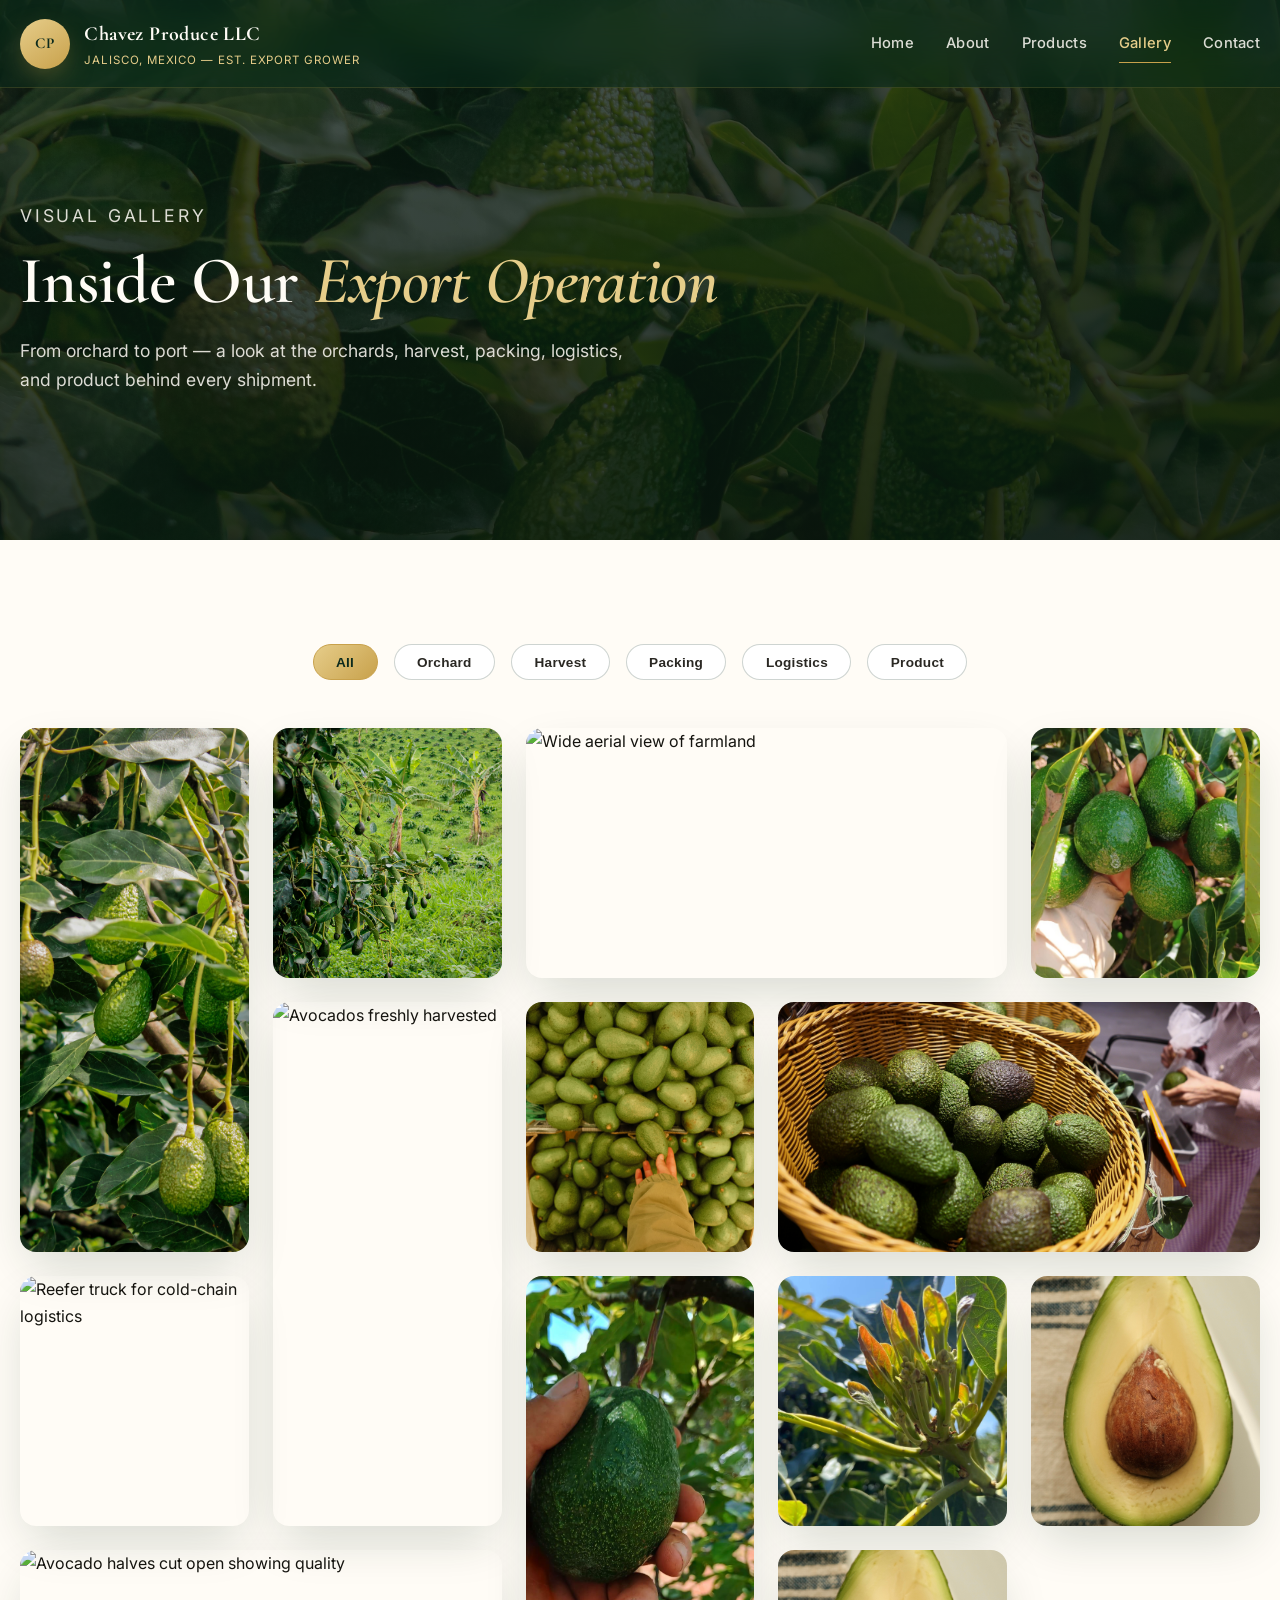
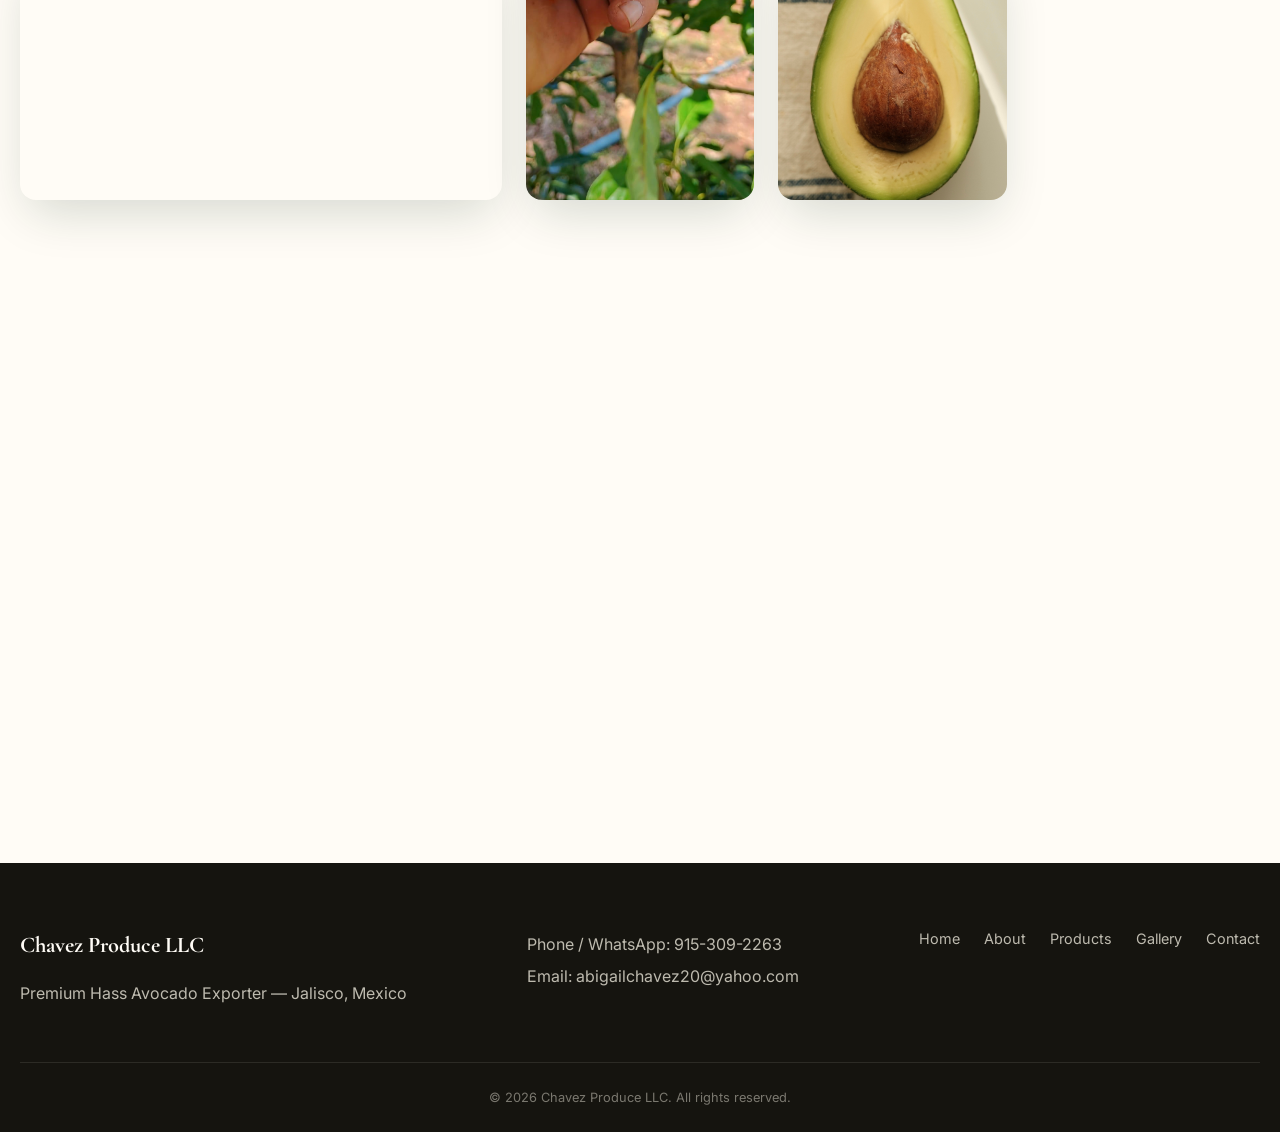
==== commit 45c1eac2: "Fix: Correct all image paths from 'images/' directory to root level for GitHub Pages compatibility -" ====
--- a/gallery.html
+++ b/gallery.html
@@ -54,11 +54,11 @@
 
         <div class="masonry-grid reveal">
           <div class="masonry-item tall" data-category="orchard">
-            <img src="images/avocados-tree-canopy.jpg" alt="Avocado orchard grove">
+            <img src="avocados-tree-canopy.jpg" alt="Avocado orchard grove">
             <div class="overlay"><span class="cat">Orchard</span><span class="title">Highland Groves of Jalisco</span></div>
           </div>
           <div class="masonry-item" data-category="orchard">
-            <img src="images/orchard-with-banana-trees.jpg" alt="Aerial view of cultivated orchard rows">
+            <img src="orchard-with-banana-trees.jpg" alt="Aerial view of cultivated orchard rows">
             <div class="overlay"><span class="cat">Orchard</span><span class="title">Cultivated Hillsides</span></div>
           </div>
           <div class="masonry-item wide" data-category="orchard">
@@ -66,19 +66,19 @@
             <div class="overlay"><span class="cat">Orchard</span><span class="title">Acres of Export-Ready Supply</span></div>
           </div>
           <div class="masonry-item" data-category="harvest">
-            <img src="images/avocado-hand-multiple.jpg" alt="Hand-harvested Hass avocados">
+            <img src="avocado-hand-multiple.jpg" alt="Hand-harvested Hass avocados">
             <div class="overlay"><span class="cat">Harvest</span><span class="title">Hand-Harvested Fruit</span></div>
           </div>
           <div class="masonry-item tall" data-category="harvest">
-            <img src="images/avocados-on-tree-three.jpg" alt="Avocados freshly harvested">
+            <img src="avocados-on-tree-three.jpg" alt="Avocados freshly harvested">
             <div class="overlay"><span class="cat">Harvest</span><span class="title">Fresh Off the Tree</span></div>
           </div>
           <div class="masonry-item" data-category="packing">
-            <img src="images/avocados-boxes-packing.jpg" alt="Produce packing facility">
+            <img src="avocados-boxes-packing.jpg" alt="Produce packing facility">
             <div class="overlay"><span class="cat">Packing</span><span class="title">Export Packing Facility</span></div>
           </div>
           <div class="masonry-item wide" data-category="packing">
-            <img src="images/avocados-basket-retail.jpg" alt="Avocados inspected before packing">
+            <img src="avocados-basket-retail.jpg" alt="Avocados inspected before packing">
             <div class="overlay"><span class="cat">Packing</span><span class="title">Hand-Inspected Before Packing</span></div>
           </div>
           <div class="masonry-item" data-category="logistics">
@@ -86,23 +86,23 @@
             <div class="overlay"><span class="cat">Logistics</span><span class="title">Cold-Chain Reefer Trucks</span></div>
           </div>
           <div class="masonry-item tall" data-category="logistics">
-            <img src="images/avocado-hand-single.jpg" alt="Hass avocados ready for export">
+            <img src="avocado-hand-single.jpg" alt="Hass avocados ready for export">
             <div class="overlay"><span class="cat">Logistics</span><span class="title">Port-Ready Containers</span></div>
           </div>
           <div class="masonry-item" data-category="logistics">
-            <img src="images/avocado-new-growth.jpg" alt="Avocados ready for export shipment">
+            <img src="avocado-new-growth.jpg" alt="Avocados ready for export shipment">
             <div class="overlay"><span class="cat">Logistics</span><span class="title">Export Shipment Coordination</span></div>
           </div>
           <div class="masonry-item" data-category="product">
-            <img src="images/avocado-half-premium.jpg" alt="Premium Hass avocados">
+            <img src="avocado-half-premium.jpg" alt="Premium Hass avocados">
             <div class="overlay"><span class="cat">Product</span><span class="title">Premium Hass Selection</span></div>
           </div>
           <div class="masonry-item wide" data-category="product">
-            <img src="images/avocado-halves-kitchen.jpg" alt="Avocado halves cut open showing quality">
+            <img src="avocado-halves-kitchen.jpg" alt="Avocado halves cut open showing quality">
             <div class="overlay"><span class="cat">Product</span><span class="title">Graded for Export</span></div>
           </div>
           <div class="masonry-item" data-category="product">
-            <img src="images/avocado-half-premium.jpg" alt="Avocado halves showcasing quality">
+            <img src="avocado-half-premium.jpg" alt="Avocado halves showcasing quality">
             <div class="overlay"><span class="cat">Product</span><span class="title">Rich Texture, Consistent Quality</span></div>
           </div>
         </div>
@@ -142,4 +142,4 @@
   </footer>
   <script src="script.js"></script>
 </body>
-</html>
+</html>
--- a/styles.css
+++ b/styles.css
@@ -342,10 +342,10 @@
   padding: 9rem 0 4.5rem;
 }
 
-.about-hero { background-image: url("https://upload.wikimedia.org/wikipedia/commons/thumb/6/64/Avocado_and_lemon_orchards%2C_California_%289323%29.jpg/1280px-Avocado_and_lemon_orchards%2C_California_%289323%29.jpg"); }
-.products-hero { background-image: url("images/avocados-boxes-packing.jpg"); }
-.gallery-hero { background-image: url("images/avocados-tree-canopy.jpg"); }
-.contact-hero { background-image: url("images/orchard-with-banana-trees.jpg"); }
+.about-hero { background-image: url("https://upload.wikimedia.org/wikipedia/commons/thumb/6/64/Avocado_and_lemon_orchards%2C_California_%289323%29.jpg/1280px-Avocado_and_lemon_orchards%2C_Califor[...]"); }
+.products-hero { background-image: url("avocados-boxes-packing.jpg"); }
+.gallery-hero { background-image: url("avocados-tree-canopy.jpg"); }
+.contact-hero { background-image: url("orchard-with-banana-trees.jpg"); }
 
 .breadcrumb {
   color: var(--gold-light);
@@ -595,7 +595,7 @@
   align-items: center;
   color: var(--ivory);
   background: linear-gradient(180deg, rgba(8, 26, 17, 0.55), rgba(8, 22, 14, 0.82)),
-    url("images/avocado-hand-multiple.jpg")
+    url("avocado-hand-multiple.jpg")
     center / cover no-repeat fixed;
 }
 
@@ -1000,76 +1000,51 @@
 .value-card p {
   margin: 0;
   color: var(--muted);
-}
-
-/* Timeline */
+  font-size: 0.95rem;
+  line-height: 1.6;
+}
+
 .timeline {
-  position: relative;
-  margin: 0 auto;
-  max-width: 880px;
-  padding-left: 2.5rem;
-  border-left: 2px solid rgba(200, 161, 75, 0.35);
+  display: grid;
+  gap: 2rem;
 }
 
 .timeline-item {
-  position: relative;
-  padding-bottom: 3rem;
-}
-
-.timeline-item:last-child {
-  padding-bottom: 0;
+  border-left: 3px solid var(--gold);
+  padding-left: 2rem;
+  position: relative;
 }
 
 .timeline-item::before {
   content: "";
   position: absolute;
-  left: -2.95rem;
-  top: 0.3rem;
-  width: 16px;
-  height: 16px;
+  left: -9px;
+  top: 0;
+  width: 12px;
+  height: 12px;
   border-radius: 50%;
   background: var(--gold);
-  box-shadow: 0 0 0 5px var(--ivory), 0 0 0 6px rgba(200, 161, 75, 0.4);
-}
-
-.timeline-year {
-  display: inline-block;
+  border: 3px solid var(--ivory);
+}
+
+.timeline-item .timeline-year {
   color: var(--gold);
   font-weight: 700;
-  font-size: 0.85rem;
-  letter-spacing: 0.1em;
+  font-size: 0.78rem;
+  letter-spacing: 0.08em;
   text-transform: uppercase;
-  margin-bottom: 0.4rem;
+  margin: 0 0 0.5rem;
 }
 
 .timeline-item h3 {
   margin: 0 0 0.5rem;
-  font-size: 1.4rem;
+  font-size: 1.3rem;
 }
 
 .timeline-item p {
   margin: 0;
   color: var(--muted);
-  max-width: 600px;
-}
-
-.about-gallery-strip {
-  display: grid;
-  grid-template-columns: repeat(3, 1fr);
-  gap: 1.25rem;
-}
-
-.about-gallery-strip img {
-  width: 100%;
-  height: 280px;
-  object-fit: cover;
-  border-radius: 20px;
-  box-shadow: var(--shadow-soft);
-  transition: transform 0.6s var(--ease);
-}
-
-.about-gallery-strip img:hover {
-  transform: translateY(-8px) scale(1.02);
+  font-size: 1rem;
 }
 
 /* ===========================================================================
@@ -1077,60 +1052,63 @@
    =========================================================================== */
 .product-cards {
   display: grid;
-  gap: 1.75rem;
+  gap: 2rem;
   grid-template-columns: repeat(auto-fit, minmax(280px, 1fr));
 }
 
 .product-card {
   background: #fff;
-  border-radius: 24px;
+  border-radius: 20px;
   overflow: hidden;
   box-shadow: var(--shadow-soft);
-  transition: transform 0.45s var(--ease), box-shadow 0.45s var(--ease);
+  transition: transform 0.4s var(--ease), box-shadow 0.4s var(--ease);
 }
 
 .product-card:hover {
-  transform: translateY(-10px);
+  transform: translateY(-12px);
   box-shadow: var(--shadow-lift);
 }
 
 .product-card-media {
   position: relative;
-  height: 230px;
   overflow: hidden;
+  height: 260px;
 }
 
 .product-card-media img {
   width: 100%;
   height: 100%;
   object-fit: cover;
-  transition: transform 0.7s var(--ease);
+  transition: transform 0.6s var(--ease);
 }
 
 .product-card:hover .product-card-media img {
-  transform: scale(1.1);
+  transform: scale(1.06);
 }
 
 .product-card-tag {
   position: absolute;
   top: 1rem;
   left: 1rem;
+  display: inline-block;
+  padding: 0.4rem 1rem;
+  border-radius: 999px;
   background: var(--gold);
   color: var(--deep-green);
+  font-weight: 700;
   font-size: 0.7rem;
-  font-weight: 700;
-  letter-spacing: 0.06em;
+  letter-spacing: 0.1em;
   text-transform: uppercase;
-  padding: 0.35rem 0.8rem;
-  border-radius: 999px;
+  z-index: 1;
 }
 
 .product-card-body {
-  padding: 1.75rem;
+  padding: 1.8rem;
 }
 
 .product-card-body h3 {
-  margin: 0 0 0.5rem;
+  margin: 0 0 0.7rem;
+  font-size: 1.2rem;
 }
 
 .product-card-body p {
@@ -1141,130 +1119,130 @@
 
 .spec-table-wrap {
   overflow-x: auto;
-  border-radius: 22px;
-  box-shadow: var(--shadow-soft);
-}
-
-table.spec-table {
+}
+
+.spec-table {
   width: 100%;
   border-collapse: collapse;
   background: #fff;
-}
-
-.spec-table th,
+  border-radius: 16px;
+  overflow: hidden;
+  box-shadow: var(--shadow-soft);
+}
+
+.spec-table thead {
+  background: linear-gradient(135deg, var(--deep-green), var(--deep-green-light));
+  color: var(--ivory);
+}
+
+.spec-table th {
+  padding: 1.2rem;
+  text-align: left;
+  font-weight: 600;
+  font-size: 0.95rem;
+  letter-spacing: 0.02em;
+}
+
 .spec-table td {
-  padding: 1.1rem 1.5rem;
-  border-bottom: 1px solid rgba(11, 42, 29, 0.08);
-  text-align: left;
-}
-
-.spec-table thead th {
-  background: var(--deep-green);
-  color: var(--gold-light);
-  font-weight: 700;
-  letter-spacing: 0.04em;
-  text-transform: uppercase;
-  font-size: 0.78rem;
+  padding: 1.2rem;
+  border-top: 1px solid rgba(11, 42, 29, 0.08);
+}
+
+.spec-table tr:last-child td {
+  border-bottom: none;
 }
 
 .spec-table tbody tr:hover {
-  background: var(--cream);
-}
-
-.spec-table tbody tr:last-child td {
-  border-bottom: none;
+  background: rgba(11, 42, 29, 0.03);
 }
 
 .packaging-grid {
   display: grid;
-  gap: 1.5rem;
-  grid-template-columns: repeat(auto-fit, minmax(230px, 1fr));
+  gap: 1.75rem;
+  grid-template-columns: repeat(auto-fit, minmax(240px, 1fr));
 }
 
 .packaging-card {
+  background: linear-gradient(160deg, #ffffff, var(--cream));
+  border-radius: 20px;
+  padding: 2.2rem 1.8rem;
+  box-shadow: var(--shadow-soft);
   text-align: center;
-  background: linear-gradient(160deg, #fff, var(--cream));
-  border-radius: 20px;
-  padding: 2.25rem 1.5rem;
-  box-shadow: var(--shadow-soft);
-  transition: transform 0.4s var(--ease);
+  transition: transform 0.4s var(--ease), box-shadow 0.4s var(--ease);
 }
 
 .packaging-card:hover {
   transform: translateY(-8px);
+  box-shadow: var(--shadow-lift);
 }
 
 .packaging-card .feature-icon {
-  margin: 0 auto 1.2rem;
+  margin: 0 auto 1rem;
 }
 
 .packaging-card h4 {
-  margin: 0 0 0.5rem;
-  color: var(--deep-green);
+  margin: 0 0 0.6rem;
+  font-size: 1.1rem;
 }
 
 .packaging-card p {
   margin: 0;
   color: var(--muted);
-  font-size: 0.9rem;
+  font-size: 0.95rem;
 }
 
 .availability-bar {
   display: grid;
   grid-template-columns: repeat(12, 1fr);
-  gap: 6px;
-  margin-top: 1.5rem;
-}
-
-.availability-bar .month {
-  text-align: center;
-  padding: 0.85rem 0.25rem;
-  border-radius: 10px;
-  font-size: 0.72rem;
-  font-weight: 700;
-  letter-spacing: 0.02em;
-  background: rgba(11, 42, 29, 0.06);
-  color: var(--muted);
-}
-
-.availability-bar .month.peak {
-  background: var(--deep-green);
-  color: var(--gold-light);
-}
-
-.qa-grid {
-  display: grid;
-  gap: 1.5rem;
-  grid-template-columns: repeat(auto-fit, minmax(240px, 1fr));
-}
-
-.qa-card {
-  display: flex;
-  gap: 1rem;
-  align-items: flex-start;
+  gap: 0.5rem;
   background: #fff;
-  border-radius: 18px;
+  border-radius: 16px;
   padding: 1.5rem;
   box-shadow: var(--shadow-soft);
 }
 
+.month {
+  text-align: center;
+  padding: 1rem 0.5rem;
+  border-radius: 8px;
+  background: rgba(11, 42, 29, 0.06);
+  font-weight: 600;
+  font-size: 0.85rem;
+  color: var(--charcoal-soft);
+}
+
+.month.peak {
+  background: linear-gradient(135deg, var(--gold-light), var(--gold));
+  color: var(--deep-green);
+  font-weight: 700;
+}
+
+.qa-grid {
+  display: grid;
+  gap: 1.75rem;
+  grid-template-columns: repeat(auto-fit, minmax(260px, 1fr));
+}
+
+.qa-card {
+  display: flex;
+  gap: 1.5rem;
+  align-items: flex-start;
+}
+
 .qa-card .feature-icon {
-  width: 42px;
-  height: 42px;
-  margin: 0;
+  flex-shrink: 0;
+  margin-bottom: 0;
+}
+
+.qa-card h4 {
+  margin: 0 0 0.4rem;
   font-size: 1.1rem;
-}
-
-.qa-card h4 {
-  margin: 0 0 0.3rem;
-  font-size: 1rem;
-  color: var(--deep-green);
 }
 
 .qa-card p {
   margin: 0;
   color: var(--muted);
-  font-size: 0.88rem;
+  font-size: 0.95rem;
 }
 
 /* ===========================================================================
@@ -1273,58 +1251,58 @@
 .gallery-filters {
   display: flex;
   flex-wrap: wrap;
-  gap: 0.85rem;
   justify-content: center;
+  gap: 1rem;
   margin-bottom: 3rem;
 }
 
 .filter-btn {
-  padding: 0.65rem 1.5rem;
+  padding: 0.6rem 1.4rem;
+  border: 1px solid rgba(11, 42, 29, 0.2);
+  background: #fff;
   border-radius: 999px;
-  border: 1px solid rgba(11, 42, 29, 0.18);
-  background: transparent;
-  color: var(--charcoal-soft);
+  cursor: pointer;
   font-weight: 600;
   font-size: 0.85rem;
   letter-spacing: 0.02em;
-  cursor: pointer;
-  transition: background 0.3s ease, color 0.3s ease, border-color 0.3s ease, transform 0.3s ease;
+  color: var(--charcoal-soft);
+  transition: all 0.3s ease;
 }
 
 .filter-btn:hover {
-  transform: translateY(-2px);
   border-color: var(--gold);
+  color: var(--gold);
 }
 
 .filter-btn.active {
-  background: var(--deep-green);
-  color: var(--gold-light);
-  border-color: var(--deep-green);
+  background: linear-gradient(135deg, var(--gold-light), var(--gold));
+  color: var(--deep-green);
+  border-color: var(--gold);
 }
 
 .masonry-grid {
   display: grid;
-  grid-template-columns: repeat(4, 1fr);
-  grid-auto-rows: 220px;
-  gap: 1.25rem;
+  gap: 1.5rem;
+  grid-template-columns: repeat(auto-fit, minmax(200px, 1fr));
+  grid-auto-rows: 250px;
 }
 
 .masonry-item {
   position: relative;
-  grid-row: span 1;
-  border-radius: 20px;
   overflow: hidden;
+  border-radius: 16px;
   box-shadow: var(--shadow-soft);
   cursor: pointer;
-  transition: opacity 0.4s ease, transform 0.4s ease;
+  grid-column: auto;
+  grid-row: auto;
+}
+
+.masonry-item.wide {
+  grid-column: span 2;
 }
 
 .masonry-item.tall {
   grid-row: span 2;
-}
-
-.masonry-item.wide {
-  grid-column: span 2;
 }
 
 .masonry-item.hidden {
@@ -1338,37 +1316,49 @@
   transition: transform 0.7s var(--ease);
 }
 
-.masonry-item:hover img {
-  transform: scale(1.1);
-}
-
 .masonry-item .overlay {
   position: absolute;
   inset: 0;
-  background: linear-gradient(180deg, rgba(11, 42, 29, 0) 45%, rgba(8, 22, 14, 0.92) 100%);
+  background: linear-gradient(180deg, rgba(11, 42, 29, 0) 0%, rgba(8, 22, 14, 0.9) 70%);
   display: flex;
   flex-direction: column;
+  align-items: flex-start;
   justify-content: flex-end;
-  padding: 1.25rem;
+  padding: 1.5rem;
   opacity: 0;
-  transition: opacity 0.4s ease;
+  transition: opacity 0.4s var(--ease);
+}
+
+.masonry-item .overlay .cat {
+  display: inline-block;
+  padding: 0.3rem 0.8rem;
+  background: var(--gold);
+  color: var(--deep-green);
+  border-radius: 999px;
+  font-weight: 700;
+  font-size: 0.65rem;
+  letter-spacing: 0.08em;
+  text-transform: uppercase;
+  margin-bottom: 0.6rem;
+}
+
+.masonry-item .overlay .title {
+  color: var(--ivory);
+  font-weight: 600;
+  font-size: 1rem;
+  letter-spacing: 0.02em;
+}
+
+.masonry-item:hover {
+  box-shadow: var(--shadow-lift);
+}
+
+.masonry-item:hover img {
+  transform: scale(1.08);
 }
 
 .masonry-item:hover .overlay {
   opacity: 1;
-}
-
-.masonry-item .overlay .cat {
-  color: var(--gold-light);
-  font-size: 0.7rem;
-  letter-spacing: 0.1em;
-  text-transform: uppercase;
-  margin-bottom: 0.2rem;
-}
-
-.masonry-item .overlay .title {
-  color: var(--ivory);
-  font-weight: 700;
 }
 
 /* ===========================================================================
@@ -1376,15 +1366,16 @@
    =========================================================================== */
 .contact-content {
   display: grid;
-  gap: 3rem;
-  grid-template-columns: minmax(300px, 380px) 1fr;
+  grid-template-columns: 1fr 1fr;
+  gap: 4rem;
+  align-items: flex-start;
 }
 
 .contact-info-card {
-  background: linear-gradient(165deg, var(--deep-green), var(--deep-green-2));
+  background: linear-gradient(155deg, var(--deep-green), var(--deep-green-2));
   color: var(--ivory);
   border-radius: 28px;
-  padding: 2.5rem;
+  padding: 3rem;
   box-shadow: var(--shadow-lift);
 }
 
@@ -1395,283 +1386,279 @@
 
 .contact-detail {
   display: flex;
-  gap: 1rem;
+  gap: 1.25rem;
   align-items: flex-start;
-  margin-top: 1.5rem;
-  padding-top: 1.5rem;
-  border-top: 1px solid rgba(246, 241, 228, 0.14);
-}
-
-.contact-detail:first-of-type {
-  border-top: none;
-  margin-top: 1.75rem;
-  padding-top: 0;
-}
-
-.contact-detail .feature-icon {
-  width: 42px;
-  height: 42px;
-  margin: 0;
-  font-size: 1.1rem;
-  background: rgba(246, 241, 228, 0.12);
-  box-shadow: none;
+  margin: 1.8rem 0;
 }
 
 .contact-detail strong {
   display: block;
-  font-size: 0.78rem;
-  letter-spacing: 0.06em;
-  text-transform: uppercase;
-  color: var(--gold-light);
-  margin-bottom: 0.2rem;
+  margin-bottom: 0.3rem;
+}
+
+.contact-detail p {
+  margin: 0;
+  color: rgba(255, 252, 246, 0.8);
+  font-size: 0.95rem;
 }
 
 .contact-quick-actions {
   display: flex;
-  gap: 0.85rem;
-  margin-top: 2rem;
-  flex-wrap: wrap;
+  gap: 1rem;
+  margin-top: 2.5rem;
 }
 
 .contact-form-card {
   background: #fff;
-  padding: 2.75rem;
   border-radius: 28px;
+  padding: 2.5rem;
   box-shadow: var(--shadow-soft);
 }
 
+.contact-form-card p {
+  color: var(--muted);
+  margin: 0 0 0.5rem;
+}
+
+.contact-form-card h2 {
+  margin: 0 0 0.5rem;
+  font-size: 1.8rem;
+}
+
+.contact-form {
+  display: grid;
+  gap: 1.5rem;
+}
+
+.form-grid {
+  display: grid;
+  grid-template-columns: 1fr 1fr;
+  gap: 1.5rem;
+}
+
 .form-row {
   display: grid;
-  gap: 0.55rem;
-  margin-bottom: 1.4rem;
-}
-
-.form-grid {
-  display: grid;
-  gap: 1.25rem;
-  grid-template-columns: 1fr 1fr;
+  gap: 0.5rem;
+  grid-column: auto;
+}
+
+.form-row.full-width {
+  grid-column: 1 / -1;
 }
 
 .form-row label {
+  display: block;
   font-weight: 600;
-  font-size: 0.88rem;
-  color: var(--charcoal-soft);
+  font-size: 0.9rem;
+  color: var(--charcoal);
 }
 
 .form-row input,
 .form-row select,
 .form-row textarea {
-  width: 100%;
-  border: 1px solid rgba(11, 42, 29, 0.16);
-  border-radius: 12px;
-  padding: 0.9rem 1rem;
-  font-size: 0.96rem;
-  outline: none;
+  padding: 0.75rem 1rem;
+  border: 1px solid rgba(11, 42, 29, 0.2);
+  border-radius: 8px;
   font-family: inherit;
+  font-size: 0.95rem;
+  color: var(--charcoal);
+  background: #fff;
   transition: border-color 0.25s ease, box-shadow 0.25s ease;
 }
 
 .form-row input:focus,
 .form-row select:focus,
 .form-row textarea:focus {
+  outline: none;
   border-color: var(--gold);
-  box-shadow: 0 0 0 4px rgba(200, 161, 75, 0.16);
-}
-
-.form-row input.invalid,
-.form-row select.invalid,
-.form-row textarea.invalid {
-  border-color: #c0392b;
+  box-shadow: 0 0 0 3px rgba(200, 161, 75, 0.12);
+}
+
+.form-row.has-error input,
+.form-row.has-error select,
+.form-row.has-error textarea {
+  border-color: #e74c3c;
+  background: rgba(231, 76, 60, 0.05);
 }
 
 .form-error {
   display: none;
-  color: #c0392b;
   font-size: 0.8rem;
+  color: #e74c3c;
+  margin-top: -0.25rem;
 }
 
 .form-row.has-error .form-error {
   display: block;
 }
 
-.form-row.full-width {
-  grid-column: 1 / -1;
-}
-
 .form-success {
   display: none;
-  align-items: center;
-  gap: 0.75rem;
-  background: rgba(28, 85, 56, 0.1);
-  border: 1px solid rgba(28, 85, 56, 0.3);
-  color: var(--deep-green);
-  border-radius: 14px;
-  padding: 1rem 1.25rem;
-  margin-top: 1.25rem;
+  padding: 1rem 1.5rem;
+  border-radius: 8px;
+  background: rgba(39, 174, 96, 0.1);
+  color: #27ae60;
   font-weight: 600;
+  font-size: 0.95rem;
+  text-align: center;
 }
 
 .form-success.visible {
-  display: flex;
+  display: block;
+  animation: slideIn 0.4s var(--ease);
+}
+
+@keyframes slideIn {
+  from {
+    opacity: 0;
+    transform: translateY(-10px);
+  }
+  to {
+    opacity: 1;
+    transform: translateY(0);
+  }
 }
 
 .business-cards {
   display: grid;
-  gap: 1.5rem;
-  grid-template-columns: repeat(auto-fit, minmax(220px, 1fr));
-  margin-top: 4rem;
+  gap: 1.75rem;
+  grid-template-columns: repeat(auto-fit, minmax(240px, 1fr));
 }
 
 .business-card {
-  background: var(--cream);
+  background: linear-gradient(160deg, #ffffff, var(--cream));
   border-radius: 20px;
-  padding: 2rem;
+  padding: 2.2rem 1.8rem;
   text-align: center;
   box-shadow: var(--shadow-soft);
-  transition: transform 0.4s var(--ease);
+  transition: transform 0.4s var(--ease), box-shadow 0.4s var(--ease);
 }
 
 .business-card:hover {
   transform: translateY(-8px);
+  box-shadow: var(--shadow-lift);
 }
 
 .business-card .feature-icon {
-  margin: 0 auto 1.1rem;
+  margin: 0 auto 1rem;
 }
 
 .business-card h4 {
-  margin: 0 0 0.4rem;
-  color: var(--deep-green);
+  margin: 0 0 0.6rem;
+  font-size: 1.1rem;
 }
 
 .business-card p {
   margin: 0;
   color: var(--muted);
-  font-size: 0.9rem;
+  font-size: 0.95rem;
 }
 
 /* ===========================================================================
-   RESPONSIVE
+   RESPONSIVE DESIGN
    =========================================================================== */
-@media (max-width: 1024px) {
+@media (max-width: 768px) {
+  .site-nav {
+    display: none;
+    position: fixed;
+    top: 80px;
+    left: 0;
+    right: 0;
+    flex-direction: column;
+    gap: 0;
+    background: rgba(8, 28, 19, 0.98);
+    padding: 1rem 0;
+    z-index: 99;
+  }
+
+  .site-nav.open {
+    display: flex;
+  }
+
+  .nav-link {
+    padding: 1rem 1.5rem;
+    border-bottom: 1px solid rgba(200, 161, 75, 0.1);
+  }
+
+  .nav-toggle {
+    display: flex;
+  }
+
+  .header-inner {
+    padding: 0.8rem 0;
+  }
+
+  .hero-copy {
+    padding: 6rem 0 4rem;
+  }
+
   .intro-split,
   .readiness-split {
     grid-template-columns: 1fr;
+    gap: 2.5rem;
   }
 
   .readiness-split.reverse {
     direction: ltr;
   }
 
-  .readiness-split.reverse .intro-media {
-    order: -1;
-  }
-
-  .masonry-grid {
-    grid-template-columns: repeat(2, 1fr);
-  }
-
-  .masonry-item.wide {
-    grid-column: span 2;
-  }
-
-  .about-gallery-strip {
-    grid-template-columns: 1fr 1fr;
-  }
-}
-
-@media (max-width: 860px) {
-  .footer-inner,
   .contact-content {
     grid-template-columns: 1fr;
+    gap: 2rem;
   }
 
   .form-grid {
     grid-template-columns: 1fr;
   }
 
-  .stat-card {
-    border-right: none;
-    border-bottom: 1px solid rgba(246, 241, 228, 0.12);
-  }
-
-  .stat-card:last-child {
-    border-bottom: none;
-  }
-}
-
-@media (max-width: 760px) {
-  .site-nav {
-    position: fixed;
-    top: 0;
-    right: 0;
-    height: 100vh;
-    width: min(320px, 80vw);
-    background: rgba(8, 28, 19, 0.97);
-    backdrop-filter: blur(20px);
-    flex-direction: column;
-    align-items: flex-start;
-    justify-content: center;
-    gap: 2rem;
-    padding: 2rem 2.5rem;
-    transform: translateX(100%);
-    transition: transform 0.4s var(--ease);
-    z-index: 99;
-  }
-
-  .site-nav.open {
-    transform: translateX(0);
-  }
-
-  .nav-toggle {
-    display: flex;
-  }
-
-  .nav-toggle.open span:nth-child(1) {
-    transform: translateY(7px) rotate(45deg);
-  }
-
-  .nav-toggle.open span:nth-child(2) {
-    opacity: 0;
-  }
-
-  .nav-toggle.open span:nth-child(3) {
-    transform: translateY(-7px) rotate(-45deg);
-  }
-
-  .about-gallery-strip {
-    grid-template-columns: 1fr;
-  }
-
-  .about-gallery-strip img {
-    height: 220px;
-  }
-}
-
-@media (max-width: 640px) {
+  .masonry-grid {
+    grid-template-columns: repeat(auto-fit, minmax(150px, 1fr));
+    grid-auto-rows: 180px;
+  }
+
+  .masonry-item.wide,
+  .masonry-item.tall {
+    grid-column: auto;
+    grid-row: auto;
+  }
+}
+
+@media (max-width: 480px) {
+  .hero-copy {
+    padding: 4rem 0 2rem;
+  }
+
+  .hero h1,
+  .page-hero h1 {
+    font-size: clamp(1.8rem, 5vw, 2.4rem);
+  }
+
   .section-pad {
     padding: 4rem 0;
   }
 
-  .hero-copy,
-  .page-hero .container {
-    padding-top: 7rem;
-  }
-
-  .masonry-grid {
-    grid-template-columns: repeat(2, 1fr);
-    grid-auto-rows: 160px;
-  }
-
-  .masonry-item.wide {
-    grid-column: span 2;
-  }
-
-  .button {
+  .card-grid,
+  .values-grid,
+  .packaging-grid,
+  .qa-grid,
+  .business-cards {
+    grid-template-columns: 1fr;
+  }
+
+  .banner,
+  .cta-panel {
+    padding: 2rem 0;
+  }
+
+  .cta-panel {
+    padding: 2.5rem 1.5rem;
+  }
+
+  .contact-quick-actions {
+    flex-direction: column;
+  }
+
+  .contact-quick-actions .button {
     width: 100%;
   }
-
-  .hero-actions {
-    flex-direction: column;
-  }
-}
+}
